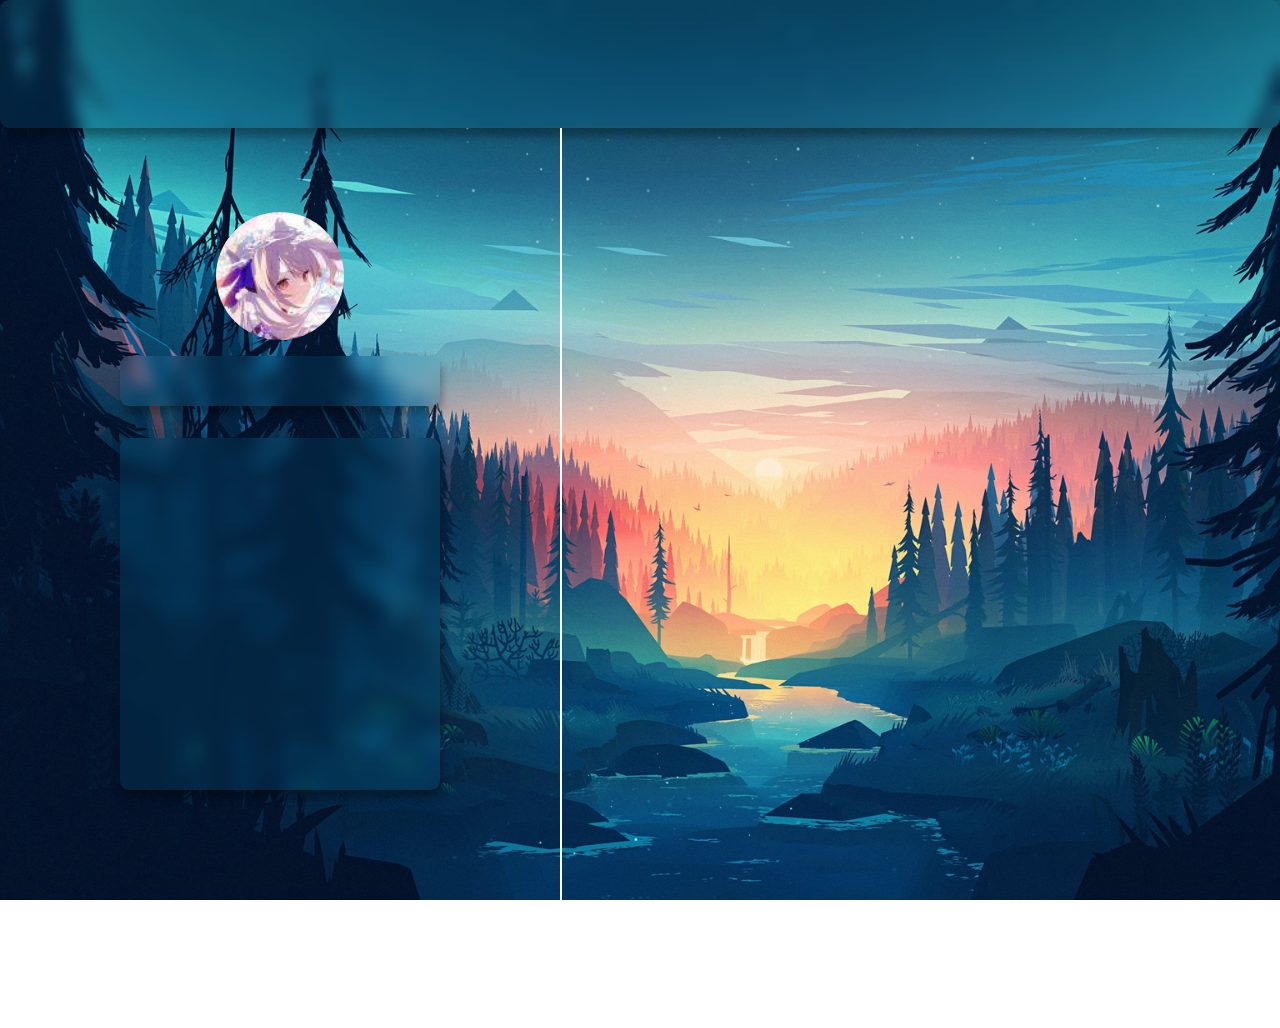
==== index.html @ e4e5b854 "init commit" ====
<!DOCTYPE html>
<html lang="en">
<head>
    <meta charset="UTF-8">
    <meta http-equiv="X-UA-Compatible" content="IE=edge">
    <meta name="viewport" content="width=device-width, initial-scale=1.0">
    <title>YouM's Home</title>
    <link rel="stylesheet" type="text/css" href="./css/youm.css">
    <link rel="icon" href="./assets/head.jpg">
</head>
<body>
    <div class="glass header">

    </div>
    <div class="side-box">

        <div class="info-box">
            <div class="head-img"></div>
            <div class="glass name-box">
    
            </div>
            <div class="glass text-box">
    
            </div>
        </div>
        <div class="contact-box">
    
        </div>

    </div>

    <div class="main">
        <div class="message-box">

        </div>
        <div class="message-box">

        </div>
    </div>
</body>
</html>
---- css/youm.css ----
* {
    margin: 0;
    padding: 0;
}

html, body {
    width: 100%;
    height: 100%;
}

body {
    background-image: url(../assets/R-C.jpg);
    background-repeat: no-repeat;
    background-attachment: fixed;
    background-size: cover;
}
.side-box{
    float: left;
    border-right:2px solid white;
    width: 35rem;
    height: 100%;
    margin: 0 auto;
    background-color: rgba(255, 255, 255, 0);
    position: relative;
    text-align: center;
}
.info-box{
    padding: 15%;
}
.head-img{
    background: url(../assets/head.jpg) no-repeat;
    width: 8rem;
    height: 8rem;
    background-size: cover;
    border-radius: 50%;
    position: relative;
    left: 50%;
    right: 50%;
    margin-left: -4rem;
}
.glass{
    color: white;
    display: flex;
    justify-content: center;
    align-items: center;
    gap: 20px;
    border-radius: 9px;
    backdrop-filter: blur(8px);
    background-color: rgba(0,191,255, 0.096);
    box-shadow: rgba(0, 0, 0, 0.3) 2px 8px 8px;
    border: 0px rgba(255,255,255,0.4) solid;
    border-bottom: 0px rgba(40,40,40,0.35) solid;
    border-right: 0px rgba(40,40,40,0.35) solid;
}
.name-box{
    margin: 1rem auto 2rem;
    position: relative;
    width: 20rem;
    height: 50px;
}
.text-box{
    margin: 0 auto;
    position: relative;
    width: 20rem;
    height: 22rem;
}
.header{
    width: 100%;
    height: 8rem;
    position: relative;
}
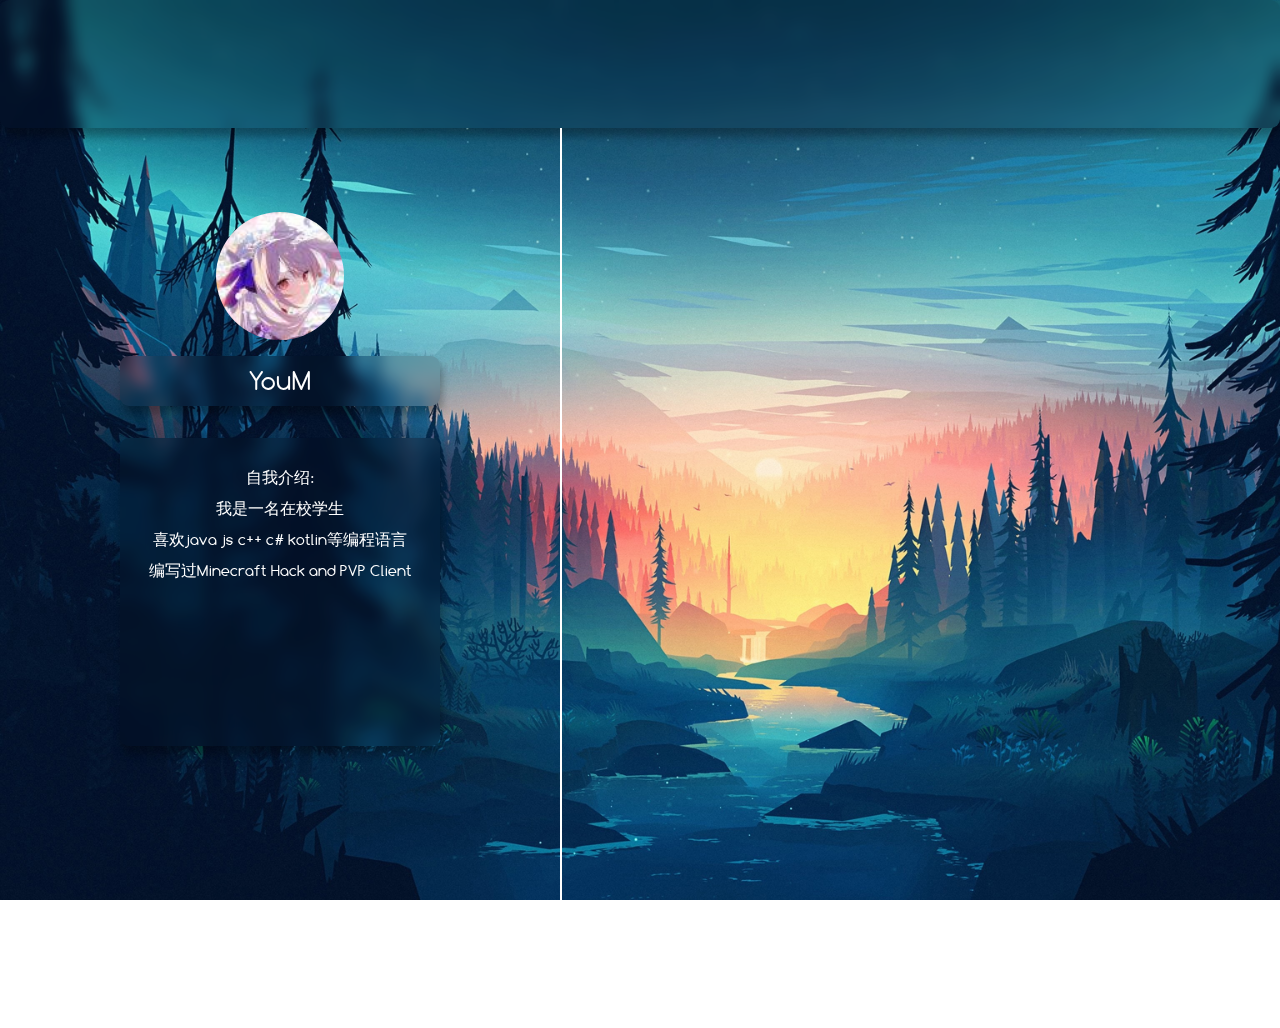
==== commit 608f1e60: "hover effects" ====
--- a/index.html
+++ b/index.html
@@ -7,6 +7,8 @@
     <title>YouM's Home</title>
     <link rel="stylesheet" type="text/css" href="./css/youm.css">
     <link rel="icon" href="./assets/head.jpg">
+    <script src="https://apps.bdimg.com/libs/jquery/2.1.4/jquery.min.js"></script>
+
 </head>
 <body>
     <div class="glass header">
@@ -17,10 +19,13 @@
         <div class="info-box">
             <div class="head-img"></div>
             <div class="glass name-box">
-    
+                <p id="name">YouM</p>
             </div>
             <div class="glass text-box">
-    
+                <p>自我介绍:</p>
+                <p>我是一名在校学生</p>
+                <p>喜欢java js c++ c# kotlin等编程语言</p>
+                <p>编写过Minecraft Hack and PVP Client</p>
             </div>
         </div>
         <div class="contact-box">
@@ -37,5 +42,7 @@
 
         </div>
     </div>
+
+    <script src="./js/youm.js"></script>
 </body>
 </html>--- a/css/youm.css
+++ b/css/youm.css
@@ -13,6 +13,10 @@
     background-repeat: no-repeat;
     background-attachment: fixed;
     background-size: cover;
+}
+@font-face {
+    font-family: 'comfortaa';
+    src: url(../assets/font/Comfortaa_Regular.ttf);
 }
 .side-box{
     float: left;
@@ -46,23 +50,59 @@
     gap: 20px;
     border-radius: 9px;
     backdrop-filter: blur(8px);
-    background-color: rgba(0,191,255, 0.096);
+    background-color: rgba(0,0,0, 0.09);
     box-shadow: rgba(0, 0, 0, 0.3) 2px 8px 8px;
     border: 0px rgba(255,255,255,0.4) solid;
     border-bottom: 0px rgba(40,40,40,0.35) solid;
     border-right: 0px rgba(40,40,40,0.35) solid;
 }
 .name-box{
+    font-size: 1.7rem;
+    font-family: 'comfortaa';
     margin: 1rem auto 2rem;
     position: relative;
     width: 20rem;
     height: 50px;
+    transition: all 0.3s;
+}
+.name-box:hover{
+    font-size: 2rem;
+    font-family: 'comfortaa';
+    margin: 1rem auto 2rem;
+    position: relative;
+    width: 21rem;
+    height: 50px;
+    transition: all 0.3s;
+    backdrop-filter: blur(0px);
 }
 .text-box{
+
+    padding-top: 20px;
+    display: block;
+    font-family: 'comfortaa';
     margin: 0 auto;
     position: relative;
     width: 20rem;
-    height: 22rem;
+    height: 18rem;
+    transition: all 0.3s;
+}
+.text-box:hover{
+    font-size: 1.2rem;
+    font-family: 'comfortaa';
+    margin: 0 auto;
+    position: relative;
+    width: 20.3rem;
+    height: 18.5rem;
+    transition: all 0.3s;
+    backdrop-filter: blur(0px);
+}
+.text-box p{
+    padding-top: 10px;
+    transition: all 0.3s;
+}
+.text-box:hover p{
+    padding-top: 0.6rem;
+    transition: all 0.3s;
 }
 .header{
     width: 100%;
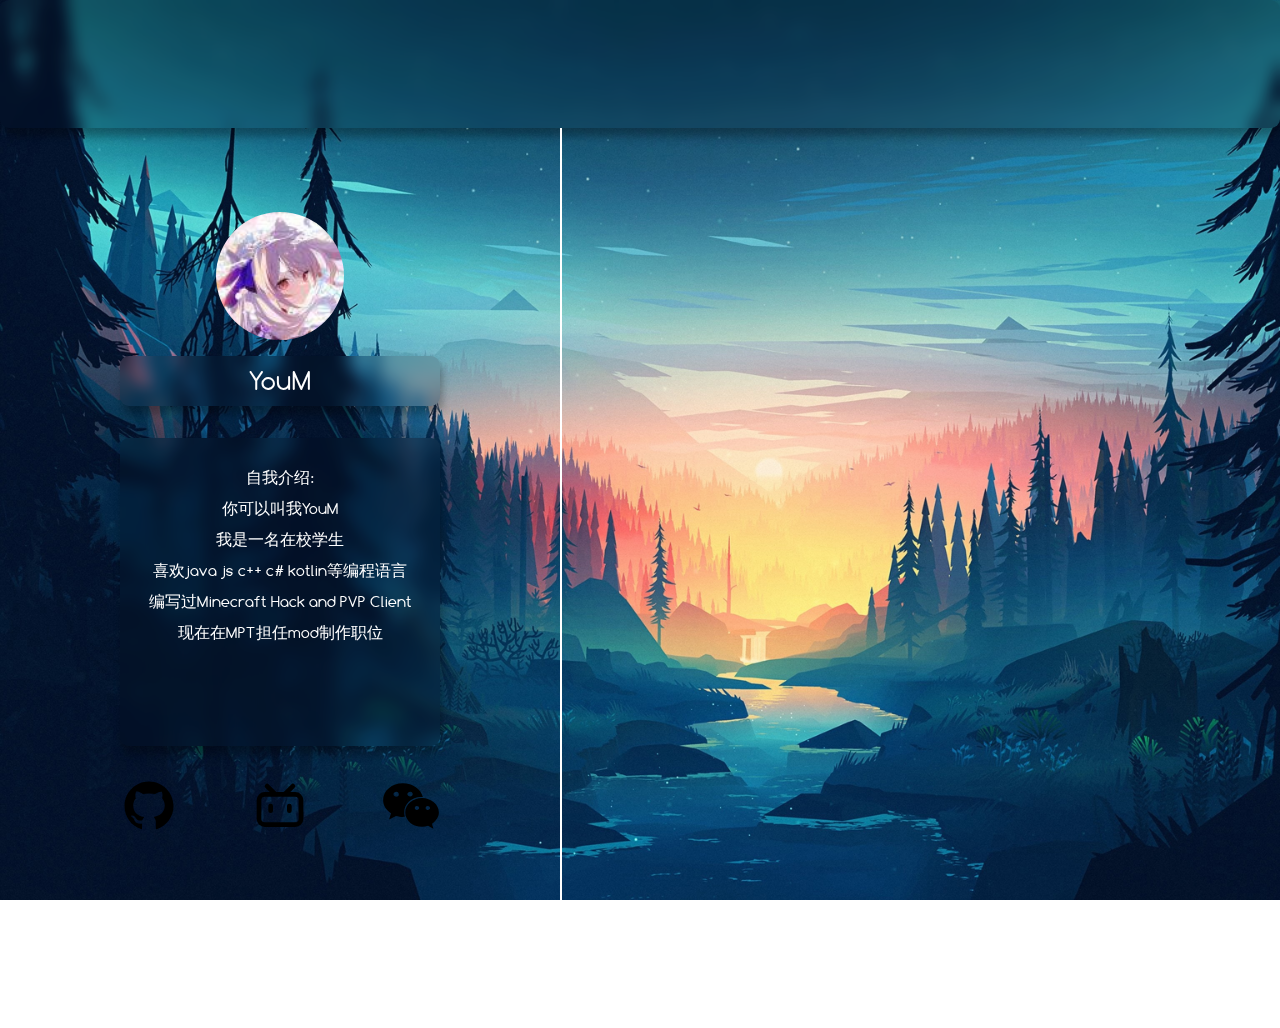
==== commit bb21c275: "add icon and animation" ====
--- a/index.html
+++ b/index.html
@@ -14,35 +14,44 @@
     <div class="glass header">
 
     </div>
-    <div class="side-box">
+        <div class="side-box">
+    
+            <div class="info-box">
+                <div class="head-img"></div>
+                <div class="glass name-box">
+                    <p id="name">YouM</p>
+                </div>
+                <div class="glass text-box">
+                    <p>自我介绍:</p>
+                    <p>你可以叫我YouM</p>
+                    <p>我是一名在校学生</p>
+                    <p>喜欢java js c++ c# kotlin等编程语言</p>
+                    <p>编写过Minecraft Hack and PVP Client</p>
+                    <p>现在在MPT担任mod制作职位</p>
+                </div>
 
-        <div class="info-box">
-            <div class="head-img"></div>
-            <div class="glass name-box">
-                <p id="name">YouM</p>
+                <div class="contact">
+                    <a title="Github" class="icons" href="https://www.github.com/YOM667"><div class="icons github"></div></a>
+                    <a title="Bilibili" rel="noopener" class="icons" href="https://space.bilibili.com/440078311?spm_id_from=333.1007.0.0"><div class="icons Bilibili"></div></a>
+                    <a title="Wechat" rel="noopener" class="icons" href="www.github.com/YOM667"><div class="icons Wechat"></div></a>
+                </div>
             </div>
-            <div class="glass text-box">
-                <p>自我介绍:</p>
-                <p>我是一名在校学生</p>
-                <p>喜欢java js c++ c# kotlin等编程语言</p>
-                <p>编写过Minecraft Hack and PVP Client</p>
-            </div>
-        </div>
-        <div class="contact-box">
+
+
     
         </div>
 
-    </div>
-
-    <div class="main">
-        <div class="message-box">
-
+        <div class="contact-box">
+        
         </div>
-        <div class="message-box">
-
-        </div>
-    </div>
-
+        <!-- <div class="main">
+            <div class="message-box">
+    
+            </div>
+            <div class="message-box">
+    
+            </div>
+        </div> -->
     <script src="./js/youm.js"></script>
 </body>
 </html>--- a/css/youm.css
+++ b/css/youm.css
@@ -41,6 +41,7 @@
     left: 50%;
     right: 50%;
     margin-left: -4rem;
+    transition: all 0.3s;
 }
 .glass{
     color: white;
@@ -91,7 +92,7 @@
     font-family: 'comfortaa';
     margin: 0 auto;
     position: relative;
-    width: 20.3rem;
+    width: 20.5rem;
     height: 18.5rem;
     transition: all 0.3s;
     backdrop-filter: blur(0px);
@@ -108,4 +109,35 @@
     width: 100%;
     height: 8rem;
     position: relative;
+}
+.contact{
+    margin-top: 2rem;
+    display: flex;
+    position: relative;
+}
+.icons{
+    margin: 0 auto;
+    background-size: cover;
+    width: 3.5rem;
+    height: 3.5rem;
+    transition: all 0.3s;
+}
+
+.github{
+    background-image: url(../assets/github.svg);
+    /* mask-image: url(../assets/github.svg) */
+}
+.Bilibili{
+    background-image: url(../assets/bilibili-line.svg);
+    /* mask-image: url(../assets/github.svg) */
+}
+.Wechat{
+    background-image: url(../assets/wechat.svg);
+    /* mask-image: url(../assets/github.svg) */
+}
+.icons:hover {
+    stroke: white;
+    width: 4rem;
+    height: 4rem;
+    transition: all 0.3s;
 }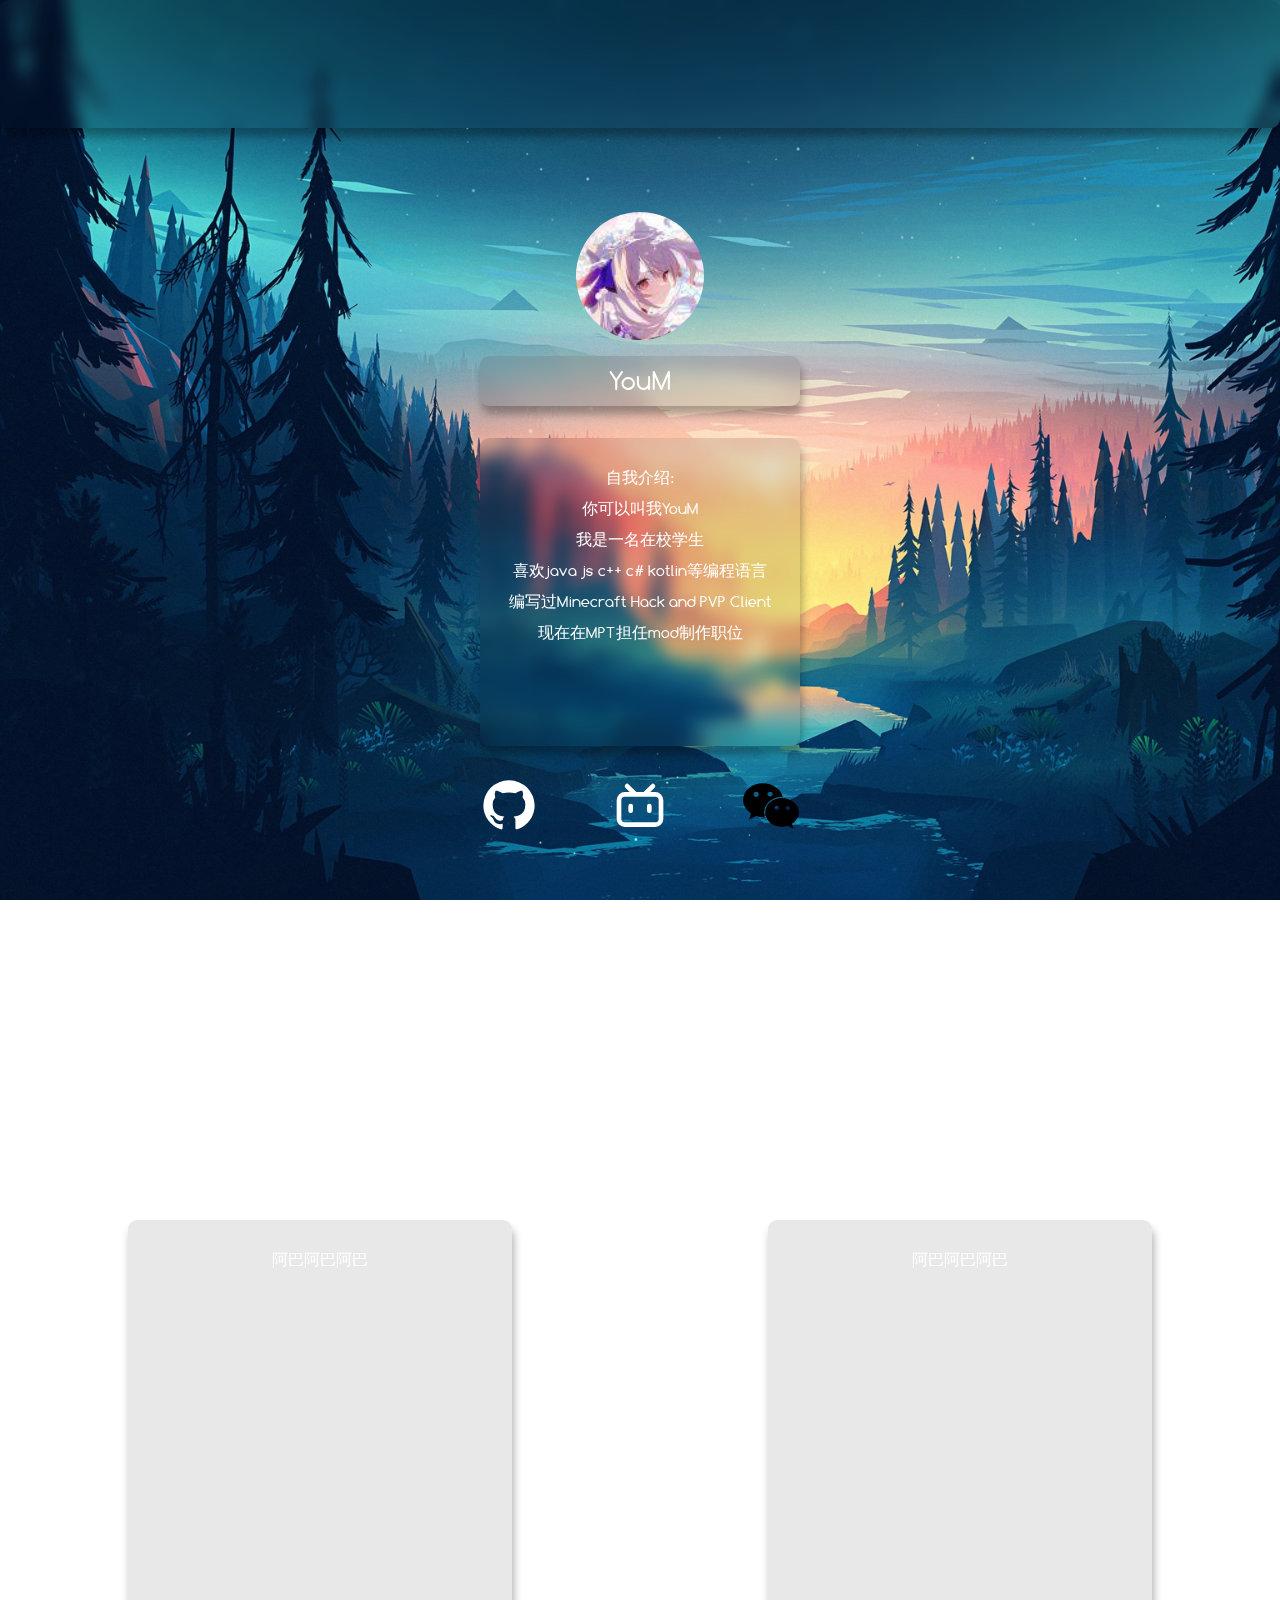
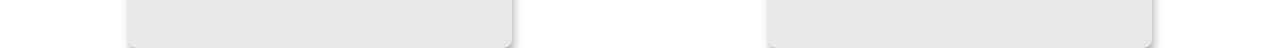
==== commit 08c6cee2: "自适应完成(1/2)" ====
--- a/index.html
+++ b/index.html
@@ -41,8 +41,13 @@
     
         </div>
 
-        <div class="contact-box">
-        
+        <div class="main">
+            <div class="glass message-box">
+                <p>阿巴阿巴阿巴</p>
+            </div>
+            <div class="glass message-box">
+                <p>阿巴阿巴阿巴</p>
+            </div>
         </div>
         <!-- <div class="main">
             <div class="message-box">
--- a/css/youm.css
+++ b/css/youm.css
@@ -77,7 +77,6 @@
     backdrop-filter: blur(0px);
 }
 .text-box{
-
     padding-top: 20px;
     display: block;
     font-family: 'comfortaa';
@@ -140,4 +139,64 @@
     width: 4rem;
     height: 4rem;
     transition: all 0.3s;
+}
+.main{
+    text-align: center;
+    margin-top: 15%;
+    display: flex;
+}
+.message-box{
+
+    padding-top: 20px;
+    display: block;
+    font-family: 'comfortaa';
+    margin: 0 auto;
+    position: relative;
+    width: 24rem;
+    height: 25.5rem;
+    transition: all 0.3s;
+}
+.message-box:hover{
+    font-size: 1.2rem;
+    font-family: 'comfortaa';
+    margin: 0 auto;
+    position: relative;
+    width: 24.5rem;
+    height: 26rem;
+    transition: all 0.3s;
+    backdrop-filter: blur(0px);
+}
+.message-box p{
+    padding-top: 10px;
+    transition: all 0.3s;
+}
+.message-box:hover p{
+    padding-top: 0.6rem;
+    transition: all 0.3s;
+}
+@media screen and (max-width: 1420px) {
+    .side-box{
+        float: none;
+        border-right:none;
+        width: 35rem;
+    }
+}
+@media screen and (max-width: 768px) {
+    .side-box{
+        float: none;
+        border-right:none;
+        width: 35rem;
+    }
+    .main{
+        width: 100%;
+        text-align: center;
+        margin-top: 0;
+        display: inline-block;
+    }
+    .message-box{
+        margin: 2rem auto;
+    }
+    .message-box:hover{
+        margin: 2rem auto;
+    }
 }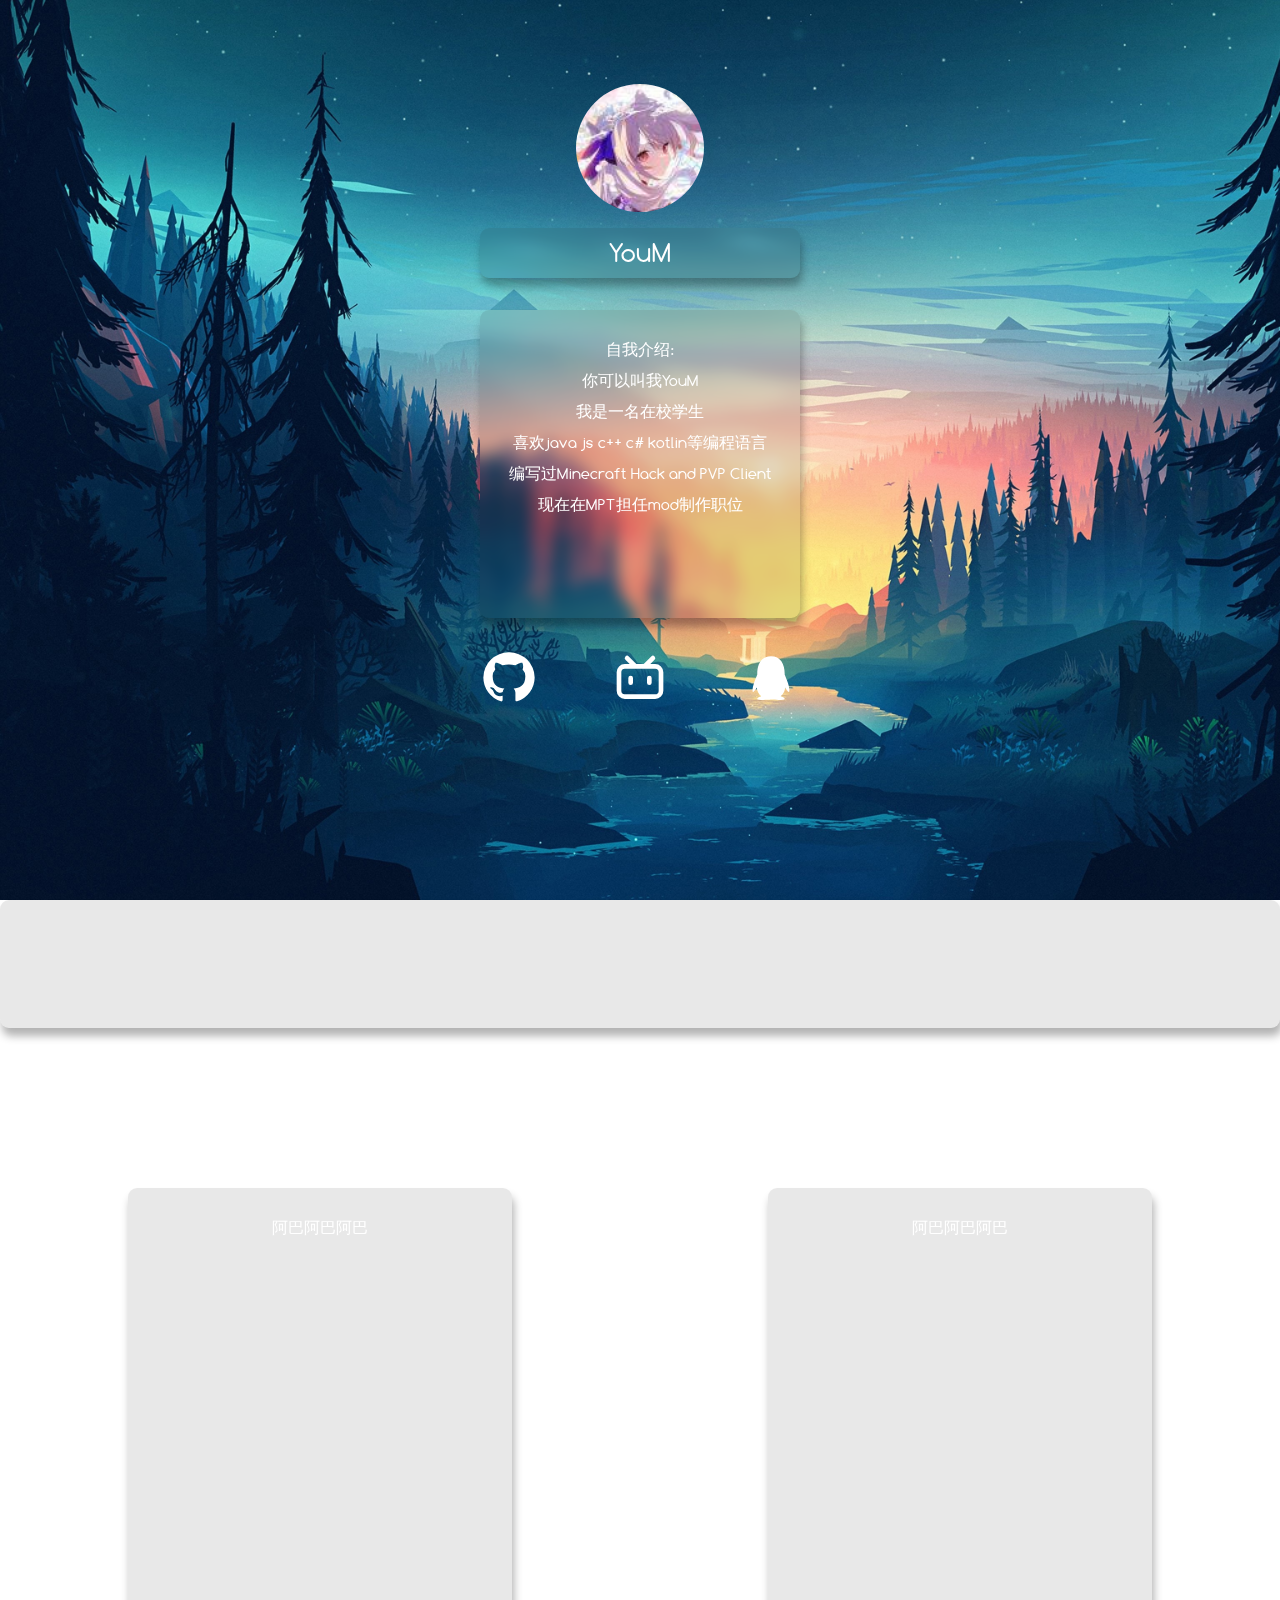
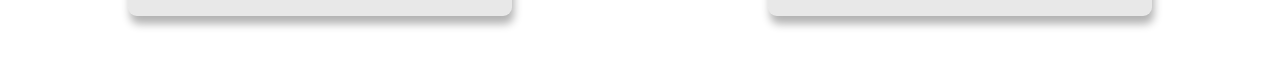
==== commit aa6d1483: "自适应基本完成，后续会优化" ====
--- a/index.html
+++ b/index.html
@@ -11,11 +11,9 @@
 
 </head>
 <body>
-    <div class="glass header">
+    <div id="box">
+        <div class="side-box">
 
-    </div>
-        <div class="side-box">
-    
             <div class="info-box">
                 <div class="head-img"></div>
                 <div class="glass name-box">
@@ -29,34 +27,32 @@
                     <p>编写过Minecraft Hack and PVP Client</p>
                     <p>现在在MPT担任mod制作职位</p>
                 </div>
-
+    
                 <div class="contact">
                     <a title="Github" class="icons" href="https://www.github.com/YOM667"><div class="icons github"></div></a>
                     <a title="Bilibili" rel="noopener" class="icons" href="https://space.bilibili.com/440078311?spm_id_from=333.1007.0.0"><div class="icons Bilibili"></div></a>
-                    <a title="Wechat" rel="noopener" class="icons" href="www.github.com/YOM667"><div class="icons Wechat"></div></a>
+                    <a title="QQ" rel="noopener" class="icons" href="/pages/"><div class="icons QQ"></div></a>
                 </div>
             </div>
-
+        </div>
+        <div class="index-box">
+            <div class="glass header">
+    
+            </div>
+            <div class="main">
+                <div class="glass message-box">
+                    <p>阿巴阿巴阿巴</p>
+                </div>
+                <div class="glass message-box">
+                    <p>阿巴阿巴阿巴</p>
+                </div>
+            </div>
+        </div>
+    
+    </div>
 
     
-        </div>
 
-        <div class="main">
-            <div class="glass message-box">
-                <p>阿巴阿巴阿巴</p>
-            </div>
-            <div class="glass message-box">
-                <p>阿巴阿巴阿巴</p>
-            </div>
-        </div>
-        <!-- <div class="main">
-            <div class="message-box">
-    
-            </div>
-            <div class="message-box">
-    
-            </div>
-        </div> -->
     <script src="./js/youm.js"></script>
 </body>
 </html>--- a/css/youm.css
+++ b/css/youm.css
@@ -13,15 +13,21 @@
     background-repeat: no-repeat;
     background-attachment: fixed;
     background-size: cover;
+    /* display: flex; */
 }
 @font-face {
     font-family: 'comfortaa';
     src: url(../assets/font/Comfortaa_Regular.ttf);
+}
+#box{
+    display: flex;
+    width: 100%;
+    height: 100%;
 }
 .side-box{
     float: left;
     border-right:2px solid white;
-    width: 35rem;
+    width: 45rem;
     height: 100%;
     margin: 0 auto;
     background-color: rgba(255, 255, 255, 0);
@@ -104,10 +110,14 @@
     padding-top: 0.6rem;
     transition: all 0.3s;
 }
+.index-box{
+    width: 100%;
+}
 .header{
-    width: 100%;
+    width:100%;
     height: 8rem;
-    position: relative;
+    text-align: center;
+    display: flex;
 }
 .contact{
     margin-top: 2rem;
@@ -130,8 +140,8 @@
     background-image: url(../assets/bilibili-line.svg);
     /* mask-image: url(../assets/github.svg) */
 }
-.Wechat{
-    background-image: url(../assets/wechat.svg);
+.QQ{
+    background-image: url(../assets/QQ.svg);
     /* mask-image: url(../assets/github.svg) */
 }
 .icons:hover {
@@ -142,7 +152,7 @@
 }
 .main{
     text-align: center;
-    margin-top: 15%;
+    margin-top: 10rem;
     display: flex;
 }
 .message-box{
@@ -150,7 +160,7 @@
     padding-top: 20px;
     display: block;
     font-family: 'comfortaa';
-    margin: 0 auto;
+    margin: 0 auto 3rem;
     position: relative;
     width: 24rem;
     height: 25.5rem;
@@ -175,6 +185,9 @@
     transition: all 0.3s;
 }
 @media screen and (max-width: 1420px) {
+    #box{
+        display: block;
+    }
     .side-box{
         float: none;
         border-right:none;
@@ -185,12 +198,12 @@
     .side-box{
         float: none;
         border-right:none;
-        width: 35rem;
+        width: 100%;
     }
     .main{
         width: 100%;
         text-align: center;
-        margin-top: 0;
+        margin-top: 3rem;
         display: inline-block;
     }
     .message-box{
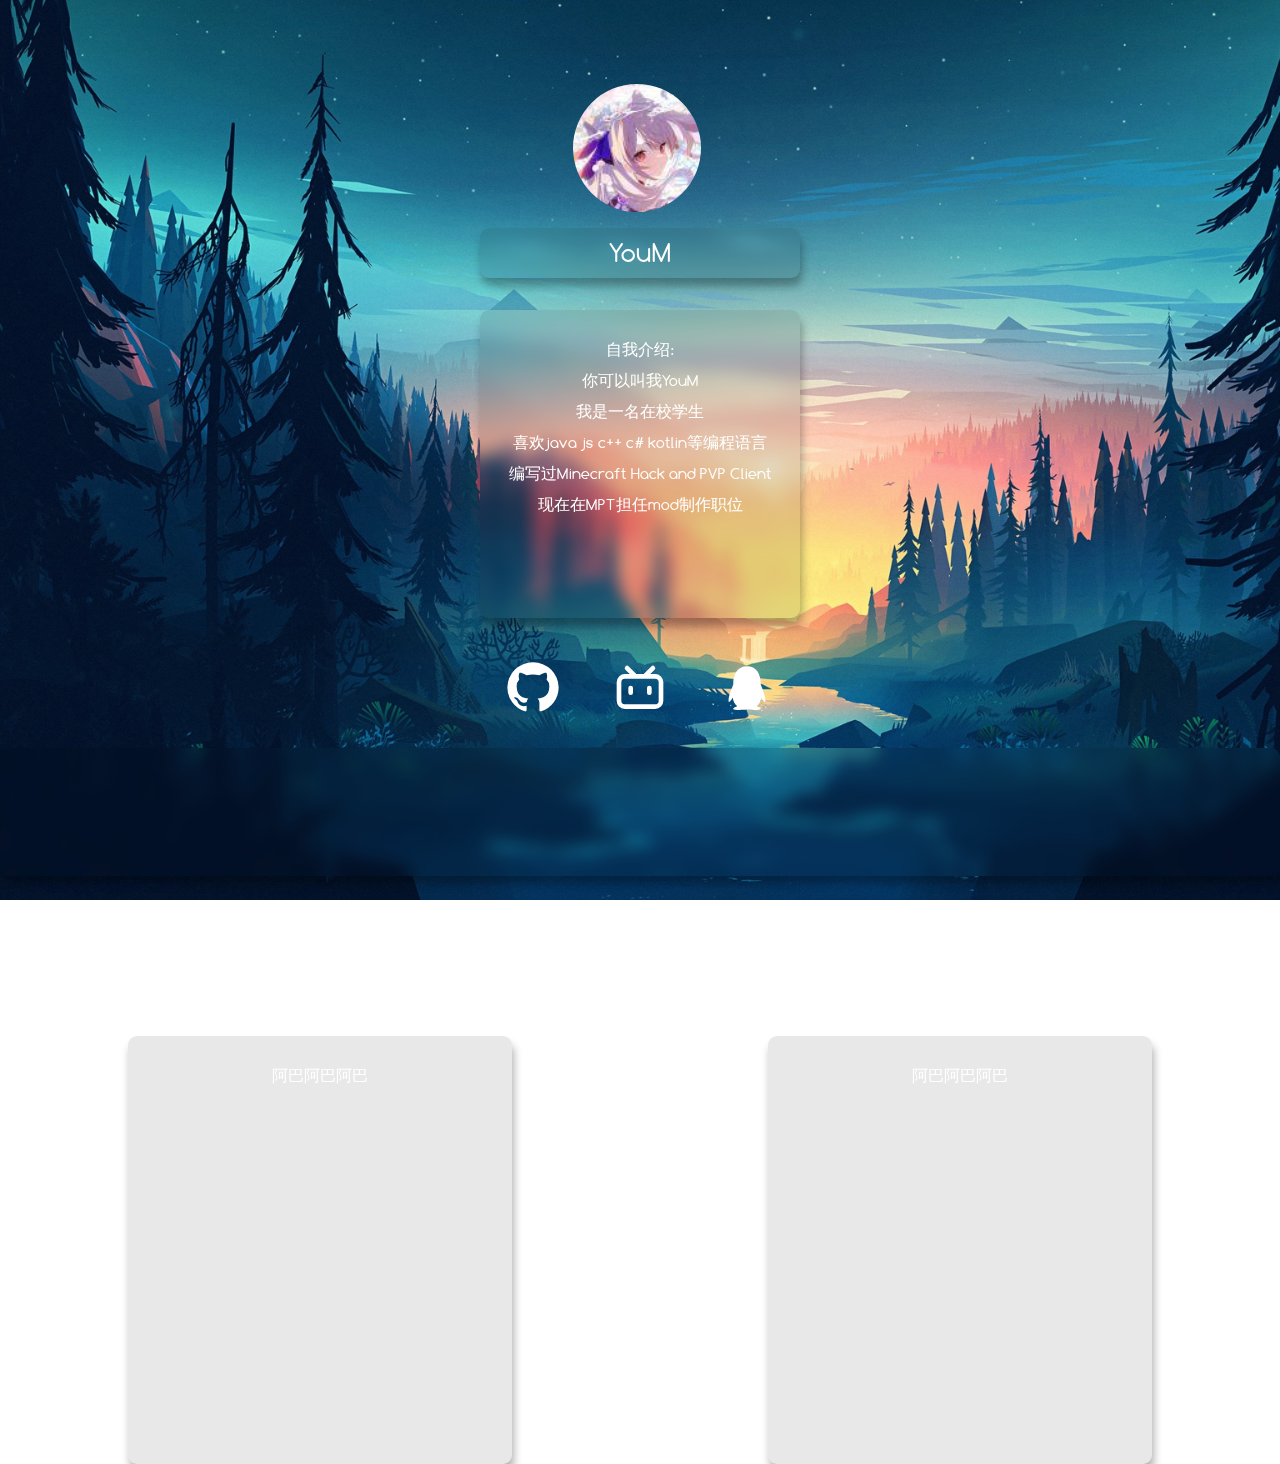
==== commit 67328abe: "fix" ====
--- a/index.html
+++ b/index.html
@@ -11,9 +11,7 @@
 
 </head>
 <body>
-    <div id="box">
         <div class="side-box">
-
             <div class="info-box">
                 <div class="head-img"></div>
                 <div class="glass name-box">
@@ -27,18 +25,15 @@
                     <p>编写过Minecraft Hack and PVP Client</p>
                     <p>现在在MPT担任mod制作职位</p>
                 </div>
-    
-                <div class="contact">
-                    <a title="Github" class="icons" href="https://www.github.com/YOM667"><div class="icons github"></div></a>
-                    <a title="Bilibili" rel="noopener" class="icons" href="https://space.bilibili.com/440078311?spm_id_from=333.1007.0.0"><div class="icons Bilibili"></div></a>
-                    <a title="QQ" rel="noopener" class="icons" href="/pages/"><div class="icons QQ"></div></a>
-                </div>
+            </div>
+            <div class="contact">
+                <a title="Github" class="icons" href="https://www.github.com/YOM667"><div class="icons github"></div></a>
+                <a title="Bilibili" rel="noopener" class="icons" href="https://space.bilibili.com/440078311?spm_id_from=333.1007.0.0"><div class="icons Bilibili"></div></a>
+                <a title="QQ" rel="noopener" class="icons" href="/pages/"><div class="icons QQ"></div></a>
             </div>
         </div>
         <div class="index-box">
-            <div class="glass header">
-    
-            </div>
+            <div class="glass header"></div>
             <div class="main">
                 <div class="glass message-box">
                     <p>阿巴阿巴阿巴</p>
@@ -48,11 +43,6 @@
                 </div>
             </div>
         </div>
-    
-    </div>
-
-    
-
     <script src="./js/youm.js"></script>
 </body>
 </html>--- a/css/youm.css
+++ b/css/youm.css
@@ -2,27 +2,20 @@
     margin: 0;
     padding: 0;
 }
-
-html, body {
+html{
+    height: 100%;
     width: 100%;
-    height: 100%;
-}
-
+}
 body {
     background-image: url(../assets/R-C.jpg);
     background-repeat: no-repeat;
     background-attachment: fixed;
     background-size: cover;
-    /* display: flex; */
+
 }
 @font-face {
     font-family: 'comfortaa';
     src: url(../assets/font/Comfortaa_Regular.ttf);
-}
-#box{
-    display: flex;
-    width: 100%;
-    height: 100%;
 }
 .side-box{
     float: left;
@@ -35,7 +28,8 @@
     text-align: center;
 }
 .info-box{
-    padding: 15%;
+    padding-top: 15%;
+    padding-bottom: 15%;
 }
 .head-img{
     background: url(../assets/head.jpg) no-repeat;
@@ -46,7 +40,7 @@
     position: relative;
     left: 50%;
     right: 50%;
-    margin-left: -4rem;
+    margin-left: -4.2rem;
     transition: all 0.3s;
 }
 .glass{
@@ -66,7 +60,7 @@
 .name-box{
     font-size: 1.7rem;
     font-family: 'comfortaa';
-    margin: 1rem auto 2rem;
+    margin: 1rem auto 2rem auto;
     position: relative;
     width: 20rem;
     height: 50px;
@@ -75,7 +69,7 @@
 .name-box:hover{
     font-size: 2rem;
     font-family: 'comfortaa';
-    margin: 1rem auto 2rem;
+    margin: 1rem auto 2rem auto;
     position: relative;
     width: 21rem;
     height: 50px;
@@ -112,6 +106,7 @@
 }
 .index-box{
     width: 100%;
+    display: block;
 }
 .header{
     width:100%;
@@ -120,7 +115,11 @@
     display: flex;
 }
 .contact{
-    margin-top: 2rem;
+
+    margin: 10px auto 1rem;
+    padding-left: 2rem;
+    padding-right: 2rem;
+    width: 20rem;
     display: flex;
     position: relative;
 }
@@ -145,7 +144,6 @@
     /* mask-image: url(../assets/github.svg) */
 }
 .icons:hover {
-    stroke: white;
     width: 4rem;
     height: 4rem;
     transition: all 0.3s;
@@ -160,7 +158,7 @@
     padding-top: 20px;
     display: block;
     font-family: 'comfortaa';
-    margin: 0 auto 3rem;
+    margin: 0 auto 0;
     position: relative;
     width: 24rem;
     height: 25.5rem;
@@ -184,32 +182,61 @@
     padding-top: 0.6rem;
     transition: all 0.3s;
 }
+@media screen and (min-width:1420px){
+    body{
+        height: 100%;
+        width: 100%;
+        display: flex;
+    }
+}
 @media screen and (max-width: 1420px) {
-    #box{
-        display: block;
+    .info-box{
+        padding-bottom: 2rem;
     }
     .side-box{
         float: none;
         border-right:none;
         width: 35rem;
     }
+    .index-box{
+        float: none;
+        margin:  2rem auto 100px;
+    }
 }
 @media screen and (max-width: 768px) {
+
     .side-box{
+        width: 100%;
+
+        position: relative;
+        /* display: flex; */
+        /* margin: 2rem; */
+    }
+    .name-box{
+        width: 20rem;
+    }
+    .main{
+        margin-top: 5rem;
+        position: relative;
+        width: 100%;
         float: none;
-        border-right:none;
-        width: 100%;
-    }
-    .main{
-        width: 100%;
         text-align: center;
-        margin-top: 3rem;
+        /* margin-top: 3rem; */
         display: inline-block;
     }
     .message-box{
-        margin: 2rem auto;
+        margin: 1rem auto;
     }
     .message-box:hover{
-        margin: 2rem auto;
+        margin: 1rem auto;
+    }
+    .contact{
+        margin-top: 2rem;
+        margin: 0 auto;
+        padding-left: 2rem;
+        padding-right: 2rem;
+        width: 20rem;
+        display: flex;
+        position: relative;
     }
 }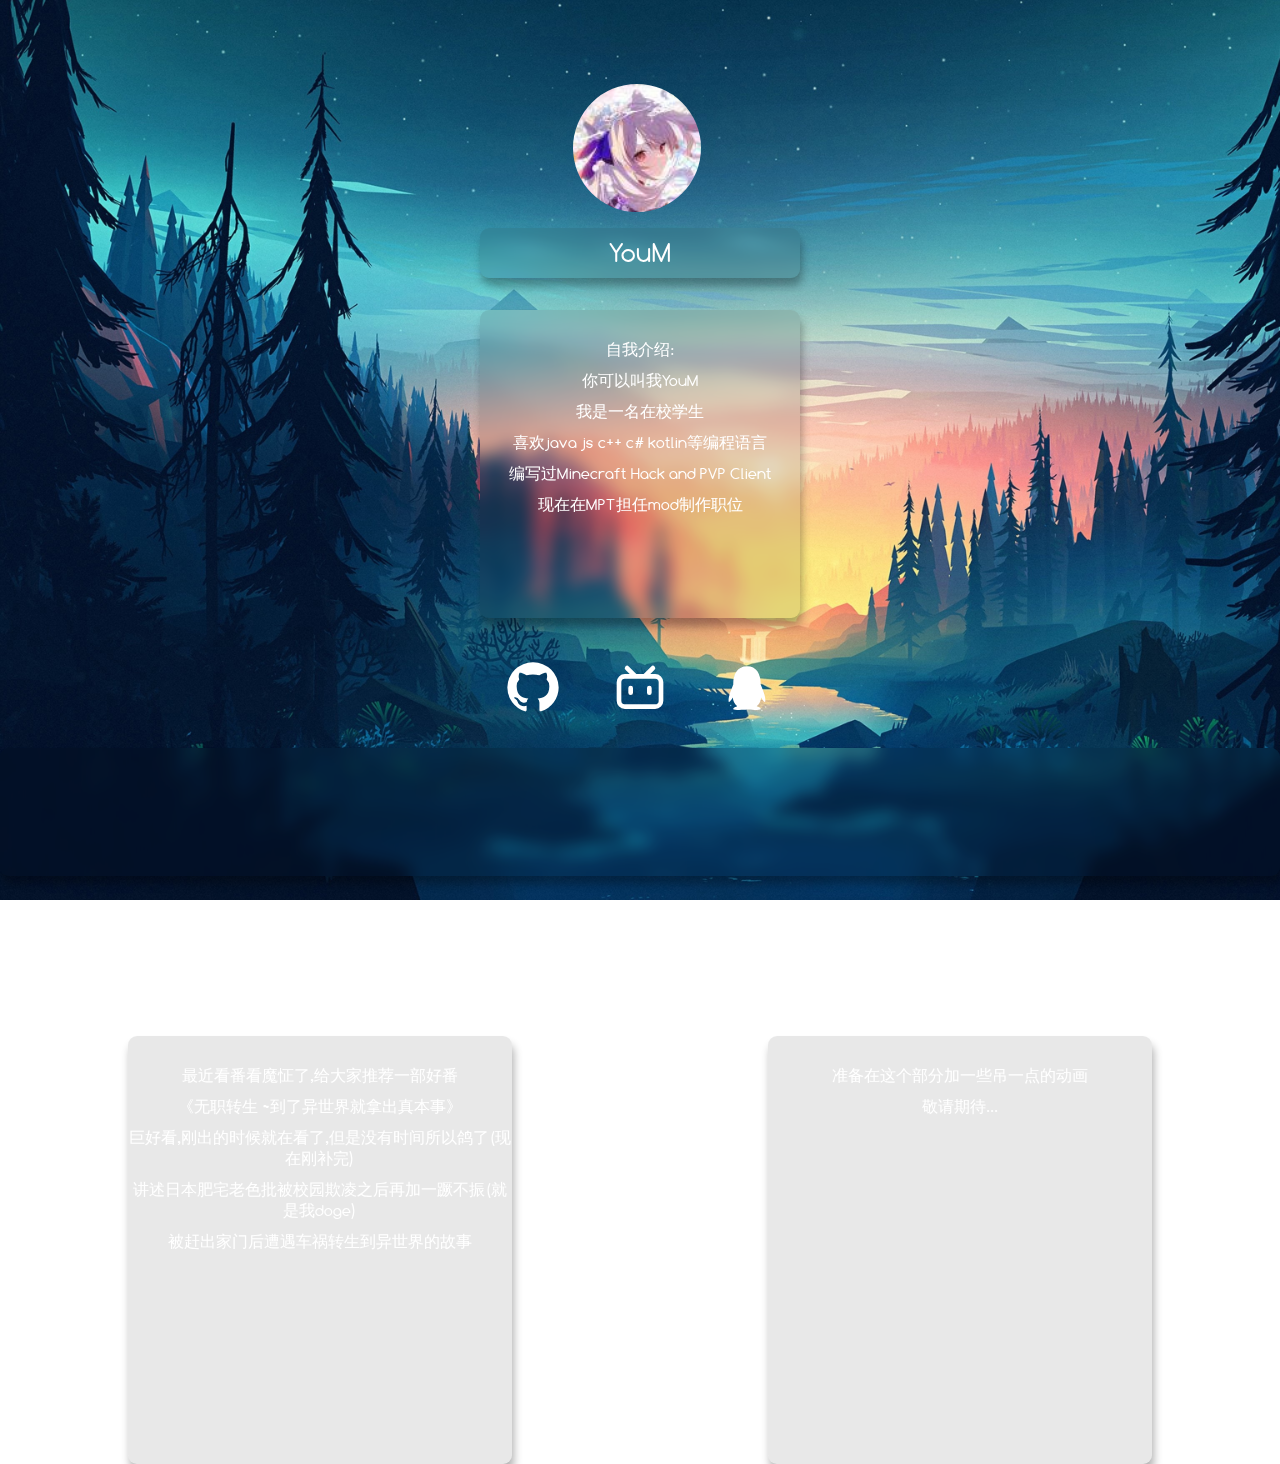
==== commit c9ddb24f: "fix mobile width" ====
--- a/index.html
+++ b/index.html
@@ -8,7 +8,6 @@
     <link rel="stylesheet" type="text/css" href="./css/youm.css">
     <link rel="icon" href="./assets/head.jpg">
     <script src="https://apps.bdimg.com/libs/jquery/2.1.4/jquery.min.js"></script>
-
 </head>
 <body>
         <div class="side-box">
@@ -36,10 +35,15 @@
             <div class="glass header"></div>
             <div class="main">
                 <div class="glass message-box">
-                    <p>阿巴阿巴阿巴</p>
+                    <p>最近看番看魔怔了,给大家推荐一部好番</p>
+                    <p>《无职转生 ~到了异世界就拿出真本事》</p>
+                    <p>巨好看,刚出的时候就在看了,但是没有时间所以鸽了(现在刚补完)</p>
+                    <p>讲述日本肥宅老色批被校园欺凌之后再加一蹶不振(就是我doge)</p>
+                    <p>被赶出家门后遭遇车祸转生到异世界的故事</p>
                 </div>
                 <div class="glass message-box">
-                    <p>阿巴阿巴阿巴</p>
+                    <p>准备在这个部分加一些吊一点的动画</p>
+                    <p>敬请期待...</p>
                 </div>
             </div>
         </div>
--- a/css/youm.css
+++ b/css/youm.css
@@ -154,7 +154,6 @@
     display: flex;
 }
 .message-box{
-
     padding-top: 20px;
     display: block;
     font-family: 'comfortaa';
@@ -213,7 +212,16 @@
         /* margin: 2rem; */
     }
     .name-box{
-        width: 20rem;
+        width: 80%;
+    }
+    .name-box:hover{
+        width: 85%;
+    }
+    .text-box{
+        width: 80%;
+    }
+    .text-box:hover{
+        width: 85%;
     }
     .main{
         margin-top: 5rem;
@@ -225,10 +233,12 @@
         display: inline-block;
     }
     .message-box{
-        margin: 1rem auto;
+        width: 80%;
+        margin: 2rem auto 1rem auto;
     }
     .message-box:hover{
-        margin: 1rem auto;
+        width: 85%;
+        margin: 2rem auto 1rem auto;
     }
     .contact{
         margin-top: 2rem;
